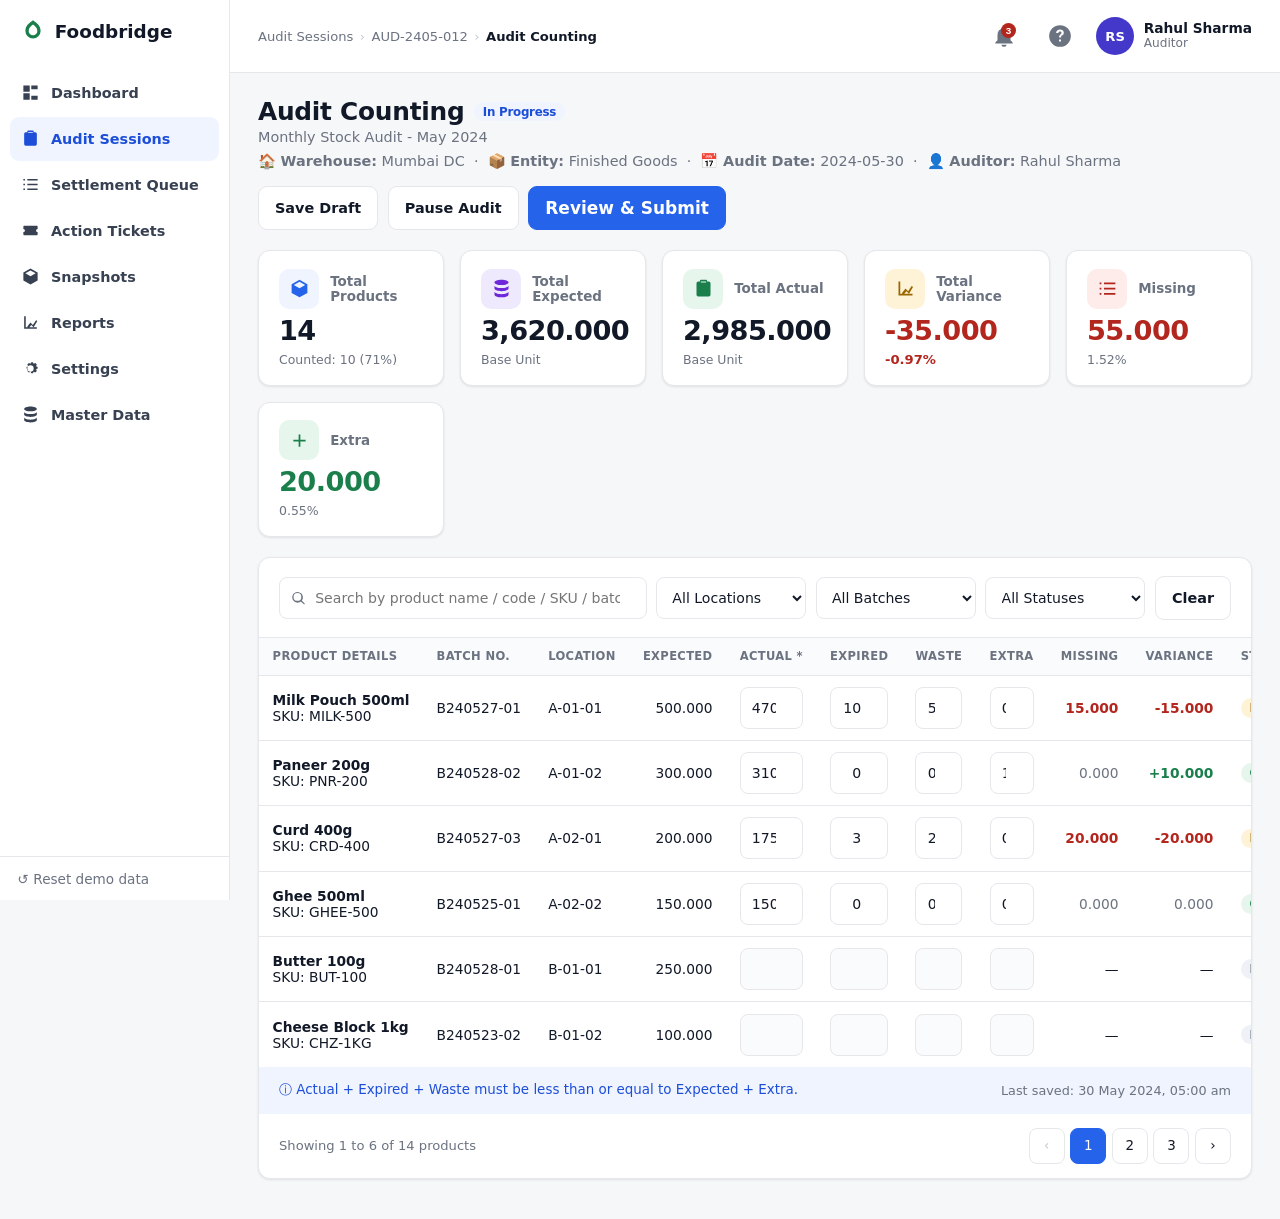
==== audit-counting.html @ 33b234f6 "Session-02 Stock Audit Settlement prototype (3 wired screens) Static HTML/CSS/JS prototype for user " ====
<!DOCTYPE html>
<html lang="en">
<head>
  <meta charset="UTF-8" />
  <meta name="viewport" content="width=device-width, initial-scale=1.0" />
  <title>Audit Counting — Foodbridge Settlement (session-02 prototype)</title>
  <link rel="stylesheet" href="shell.css" />
</head>
<body>
  <div id="content"></div>

  <script src="seed.js"></script>
  <script src="app.js"></script>
  <script>
    const PAGE_SIZE = 6;
    let STORE = null, AUDIT = null, cState = { q: '', location: '', batch: '', status: 'all', page: 1 };

    function persist() { AUDIT.updatedAt = nowIso(); saveStore(STORE); }

    function missingPanel() {
      return `
        <div class="page-head">
          <div><h1>Audit Counting</h1><div class="sub">${AUDIT.name}</div></div>
          <div class="head-actions"><a class="btn" href="audit-sessions.html">← Back to Audit Sessions</a></div>
        </div>
        <section class="panel" style="margin-top:1.25rem"><div class="card-pad">
          <p><strong>${AUDIT.id}</strong> — ${warehouseName(STORE, AUDIT.warehouseId)} · ${entityChip(AUDIT.entity)} · ${statusBadge(AUDIT.status)}</p>
          <p class="sub">Line-item counting for this audit isn’t wired in the session-02 prototype — only
          <a href="audit-counting.html?id=AUD-2405-012">AUD-2405-012</a> carries a full count grid.
          The list, filters, dashboard, and this session’s metadata are all live.</p>
        </div></section>`;
    }

    function skeleton() {
      const paused = AUDIT.status === 'paused';
      return `
        <div class="page-head">
          <div>
            <h1 style="display:flex;align-items:center;gap:.6rem">Audit Counting ${statusBadge(AUDIT.status)}</h1>
            <div class="sub">${AUDIT.name}</div>
            <div class="sub" style="margin-top:.5rem">
              🏠 <strong>Warehouse:</strong> ${warehouseName(STORE, AUDIT.warehouseId)} &nbsp;·&nbsp;
              📦 <strong>Entity:</strong> ${entityName(STORE, AUDIT.entity)} &nbsp;·&nbsp;
              📅 <strong>Audit Date:</strong> ${AUDIT.auditDate || '—'} &nbsp;·&nbsp;
              👤 <strong>Auditor:</strong> ${userName(STORE, AUDIT.auditorUserId)}
            </div>
          </div>
          <div class="head-actions">
            <button class="btn" id="saveBtn">Save Draft</button>
            <button class="btn" id="pauseBtn">${paused ? 'Resume Audit' : 'Pause Audit'}</button>
            <button class="btn primary" id="submitBtn">Review &amp; Submit</button>
          </div>
        </div>

        <div class="kpi-row" id="kpis"></div>

        <section class="panel">
          <div class="card-pad" style="border-bottom:1px solid var(--line)">
            <div class="filter-actions">
              <div class="search-wrap grow">${svg('search')}<input type="search" id="cSearch" placeholder="Search by product name / code / SKU / batch..." /></div>
              <select id="cLocation" style="max-width:150px"></select>
              <select id="cBatch" style="max-width:160px"></select>
              <select id="cStatus" style="max-width:160px">
                <option value="all">All Statuses</option>
                <option value="counted">Counted</option>
                <option value="partially_counted">Partially Counted</option>
                <option value="not_counted">Not Counted</option>
              </select>
              <button class="btn ghost" id="cClear">Clear</button>
            </div>
          </div>
          <div class="table-wrap"><table>
            <thead><tr>
              <th>Product Details</th><th>Batch No.</th><th>Location</th>
              <th class="num">Expected</th><th class="num">Actual *</th><th class="num">Expired</th>
              <th class="num">Waste</th><th class="num">Extra</th><th class="num">Missing</th>
              <th class="num">Variance</th><th>Status</th><th></th>
            </tr></thead>
            <tbody id="grid"></tbody>
          </table></div>
          <div class="count-foot">
            <span>ⓘ Actual + Expired + Waste must be less than or equal to Expected + Extra.</span>
            <span class="saved-note" id="savedNote">Last saved: ${fmtDateTime(AUDIT.updatedAt)}</span>
          </div>
          <div class="pager" id="cPager"></div>
        </section>`;
    }

    function filteredRows() {
      return AUDIT.products.filter((p) => {
        if (cState.location && p.location !== cState.location) return false;
        if (cState.batch && p.batchNo !== cState.batch) return false;
        if (cState.status !== 'all' && computeRow(p).status !== cState.status) return false;
        if (cState.q) {
          const hay = (p.name + ' ' + p.sku + ' ' + p.batchNo).toLowerCase();
          if (!hay.includes(cState.q.toLowerCase())) return false;
        }
        return true;
      });
    }

    function renderKpis() {
      const t = auditTotals(AUDIT);
      const varPct = t.expected ? (t.variance / t.expected) * 100 : 0;
      const missPct = t.expected ? (t.missing / t.expected) * 100 : 0;
      const extraPct = t.expected ? (t.extra / t.expected) * 100 : 0;
      const kpi = (tile, icon, label, value, foot) => `
        <div class="kpi"><div class="top"><div class="tile ${tile}">${svg(icon)}</div><div class="label">${label}</div></div>
          <div class="value">${value}</div><div class="foot">${foot}</div></div>`;
      document.getElementById('kpis').innerHTML =
        kpi('blue', 'box', 'Total Products', t.total, `<span class="sub">Counted: ${t.counted} (${t.pct}%)</span>`) +
        kpi('purple', 'db', 'Total Expected', fmtQty(t.expected), '<span class="sub">Base Unit</span>') +
        kpi('green', 'clipboard', 'Total Actual', fmtQty(t.actual), '<span class="sub">Base Unit</span>') +
        kpi('orange', 'chart', 'Total Variance', `<span class="${t.variance < 0 ? 'neg' : t.variance > 0 ? 'pos' : 'zero'}">${fmtQty(t.variance)}</span>`, `<span class="${t.variance < 0 ? 'neg' : 'pos'}">${fmtPct(varPct)}</span>`) +
        kpi('red', 'list', 'Missing', `<span class="neg">${fmtQty(t.missing)}</span>`, `<span class="sub">${missPct.toFixed(2)}%</span>`) +
        kpi('green', 'plus', 'Extra', `<span class="pos">${fmtQty(t.extra)}</span>`, `<span class="sub">${extraPct.toFixed(2)}%</span>`);
    }

    function inputCell(p, field) {
      const v = p[field];
      const dim = (p.actual === null || p.actual === undefined) ? ' dim' : '';
      return `<td class="num"><input class="grid-input${dim}" type="number" min="0" step="0.001"
        data-id="${p.productId}" data-field="${field}" value="${v === null || v === undefined ? '' : v}" /></td>`;
    }

    function renderGrid() {
      const list = filteredRows();
      const pages = Math.max(1, Math.ceil(list.length / PAGE_SIZE));
      if (cState.page > pages) cState.page = pages;
      const start = (cState.page - 1) * PAGE_SIZE;
      const rows = list.slice(start, start + PAGE_SIZE);
      const grid = document.getElementById('grid');

      if (!rows.length) {
        grid.innerHTML = `<tr><td colspan="12" class="empty">No products match these filters.</td></tr>`;
      } else {
        grid.innerHTML = rows.map((p) => {
          const c = computeRow(p);
          return `<tr>
            <td><div><strong>${p.name}</strong></div><div class="sub mono">SKU: ${p.sku}</div></td>
            <td class="mono">${p.batchNo}</td>
            <td class="mono">${p.location}</td>
            <td class="num mono">${fmtQty(p.expected)}</td>
            ${inputCell(p, 'actual')}${inputCell(p, 'expired')}${inputCell(p, 'waste')}${inputCell(p, 'extra')}
            <td class="num mono" id="miss-${p.productId}">${c.missing === null ? '<span class="notice">—</span>' : (c.missing > 0 ? '<span class="neg">' + fmtQty(c.missing) + '</span>' : '<span class="zero">0.000</span>')}</td>
            <td class="num mono" id="var-${p.productId}">${varianceCell(c.variance)}</td>
            <td id="st-${p.productId}">${c.counted ? statusBadge(c.status) : statusBadge('not_counted')}</td>
            <td><button class="row-menu" title="Row actions">⋮</button></td>
          </tr>`;
        }).join('');
      }

      const showFrom = list.length ? start + 1 : 0;
      const showTo = Math.min(start + PAGE_SIZE, list.length);
      let btns = `<button class="page-btn" data-page="prev" ${cState.page === 1 ? 'disabled' : ''}>‹</button>`;
      for (let p = 1; p <= pages; p++) btns += `<button class="page-btn${p === cState.page ? ' active' : ''}" data-page="${p}">${p}</button>`;
      btns += `<button class="page-btn" data-page="next" ${cState.page === pages ? 'disabled' : ''}>›</button>`;
      document.getElementById('cPager').innerHTML =
        `<div class="info">Showing ${showFrom} to ${showTo} of ${list.length} products</div><div class="controls">${btns}</div>`;

      grid.querySelectorAll('input.grid-input').forEach((inp) => inp.addEventListener('input', onEdit));
      document.querySelectorAll('#cPager .page-btn').forEach((b) => b.addEventListener('click', () => {
        const v = b.dataset.page;
        if (v === 'prev') cState.page = Math.max(1, cState.page - 1);
        else if (v === 'next') cState.page = Math.min(pages, cState.page + 1);
        else cState.page = Number(v);
        renderGrid();
      }));
    }

    function onEdit(e) {
      const id = e.target.dataset.id, field = e.target.dataset.field, raw = e.target.value;
      const p = AUDIT.products.find((x) => x.productId === id);
      if (field === 'actual') {
        p.actual = raw === '' ? null : Number(raw);
        if (p.actual !== null && p.expired === null) { p.expired = 0; p.waste = 0; p.extra = 0; }
        if (p.actual === null) { p.expired = null; p.waste = null; p.extra = null; }
      } else {
        p[field] = raw === '' ? 0 : Number(raw);
      }
      const c = computeRow(p);
      const missEl = document.getElementById('miss-' + id);
      const varEl = document.getElementById('var-' + id);
      const stEl = document.getElementById('st-' + id);
      if (missEl) missEl.innerHTML = c.missing === null ? '<span class="notice">—</span>' : (c.missing > 0 ? '<span class="neg">' + fmtQty(c.missing) + '</span>' : '<span class="zero">0.000</span>');
      if (varEl) varEl.innerHTML = varianceCell(c.variance);
      if (stEl) stEl.innerHTML = c.counted ? statusBadge(c.status) : statusBadge('not_counted');
      e.target.classList.toggle('dim', p.actual === null || p.actual === undefined);
      if (!c.valid) e.target.style.borderColor = 'var(--red)'; else e.target.style.borderColor = '';
      renderKpis();
      persist();
    }

    function distinct(arr, key) { return [...new Set(arr.map((x) => x[key]))]; }

    function submit() {
      const invalid = AUDIT.products.filter((p) => !computeRow(p).valid);
      if (invalid.length) { toast(invalid.length + ' row(s) break the balance rule — fix the red cells first.'); return; }
      const notCounted = AUDIT.products.filter((p) => !computeRow(p).counted).length;
      AUDIT.status = 'submitted'; AUDIT.submittedAt = nowIso(); AUDIT.updatedAt = nowIso();
      saveStore(STORE);
      toast('Audit submitted' + (notCounted ? ' (' + notCounted + ' product(s) left uncounted).' : '.') + ' Returning to sessions…');
      setTimeout(() => location.href = 'audit-sessions.html', 1400);
    }

    loadStore().then((s) => {
      STORE = s;
      AUDIT = byId(s.audits, qp('id', 'AUD-2405-012')) || byId(s.audits, 'AUD-2405-012');
      const user = byId(s.users, AUDIT.auditorUserId) || s.counterUser;
      const userChip = { name: user.name, role: user.role, initials: user.name.split(' ').map((w) => w[0]).join('').slice(0, 2) };

      const hasGrid = AUDIT.products && AUDIT.products.length;
      document.getElementById('content').innerHTML = hasGrid ? skeleton() : missingPanel();
      renderShell('audit-sessions', { user: userChip, crumbs: [
        { label: 'Audit Sessions', href: 'audit-sessions.html' },
        { label: AUDIT.id, href: 'audit-counting.html?id=' + AUDIT.id },
        { label: hasGrid ? 'Audit Counting' : AUDIT.name },
      ] });
      if (!hasGrid) return;

      // Filters
      const locSel = document.getElementById('cLocation');
      locSel.innerHTML = '<option value="">All Locations</option>' + distinct(AUDIT.products, 'location').sort().map((l) => `<option value="${l}">${l}</option>`).join('');
      const batchSel = document.getElementById('cBatch');
      batchSel.innerHTML = '<option value="">All Batches</option>' + distinct(AUDIT.products, 'batchNo').sort().map((b) => `<option value="${b}">${b}</option>`).join('');
      document.getElementById('cSearch').addEventListener('input', (e) => { cState.q = e.target.value; cState.page = 1; renderGrid(); });
      locSel.addEventListener('change', (e) => { cState.location = e.target.value; cState.page = 1; renderGrid(); });
      batchSel.addEventListener('change', (e) => { cState.batch = e.target.value; cState.page = 1; renderGrid(); });
      document.getElementById('cStatus').addEventListener('change', (e) => { cState.status = e.target.value; cState.page = 1; renderGrid(); });
      document.getElementById('cClear').addEventListener('click', () => {
        cState = { q: '', location: '', batch: '', status: 'all', page: 1 };
        document.getElementById('cSearch').value = ''; locSel.value = ''; batchSel.value = ''; document.getElementById('cStatus').value = 'all';
        renderGrid();
      });

      // Actions
      document.getElementById('saveBtn').addEventListener('click', () => {
        persist();
        document.getElementById('savedNote').textContent = 'Last saved: ' + fmtDateTime(AUDIT.updatedAt);
        toast('Draft saved.');
      });
      document.getElementById('pauseBtn').addEventListener('click', (e) => {
        if (AUDIT.status === 'paused') { AUDIT.status = 'in_progress'; e.target.textContent = 'Pause Audit'; toast('Audit resumed.'); }
        else { AUDIT.status = 'paused'; e.target.textContent = 'Resume Audit'; toast('Audit paused.'); }
        persist();
      });
      document.getElementById('submitBtn').addEventListener('click', submit);

      renderKpis();
      renderGrid();
    });
  </script>
</body>
</html>
---- shell.css ----
/* Session-02 prototype shell — Foodbridge Module Settlement (discovery).
   Reproduces the session-02 mockups' app-shell design language (persistent left sidebar,
   KPI cards, dense tables, blue primary CTA). Plain CSS, no build step, disposable (R5).
   Distinct from v1's ../screens/shared.css on purpose — this is a new design vision under test.
   Accessibility floor (resources/design/foodbridge-design-system.md §10) still applies:
   44px interactive targets, primary-CTA label >= 17px, keyboard-reachable clickable rows. */

:root {
  --blue: #2563eb;
  --blue-dark: #1d4ed8;
  --blue-bg: #eff4ff;
  --ink: #111827;
  --ink-2: #374151;
  --muted: #6b7280;
  --line: #e5e7eb;
  --line-2: #f0f2f5;
  --bg: #f6f7f9;
  --card: #ffffff;

  --green: #1a7f4b;   --green-bg: #e7f6ec;
  --amber: #9a6700;   --amber-bg: #fef3d6;
  --red: #b3261e;     --red-bg: #fdecea;
  --purple: #6d28d9;  --purple-bg: #efe9fd;
  --indigo: #4338ca;  --indigo-bg: #e8eaff;
  --teal: #0f766e;    --teal-bg: #d7f2ef;
  --slate-bg: #eef1f5; --slate: #475569;

  --radius: 12px;
  --shadow: 0 1px 2px rgba(16,24,40,.04), 0 1px 3px rgba(16,24,40,.06);
}

* { box-sizing: border-box; }
html, body { height: 100%; }
body {
  margin: 0;
  font-family: system-ui, -apple-system, "Segoe UI", Roboto, sans-serif;
  background: var(--bg);
  color: var(--ink);
  font-size: 14px;
}
a { color: var(--blue); text-decoration: none; }
a:hover { text-decoration: underline; }

/* ---------- App shell ---------- */
.app-shell { display: grid; grid-template-columns: 230px 1fr; min-height: 100vh; }

.sidebar {
  background: var(--card); border-right: 1px solid var(--line);
  display: flex; flex-direction: column; position: sticky; top: 0; height: 100vh;
}
.brand { display: flex; align-items: center; gap: .55rem; padding: 1.15rem 1.25rem; font-weight: 800; font-size: 1.15rem; }
.brand .logo { width: 26px; height: 26px; color: var(--green); flex: none; }
.nav { padding: .5rem .6rem; display: flex; flex-direction: column; gap: 2px; flex: 1; overflow-y: auto; }
.nav-item {
  display: flex; align-items: center; gap: .7rem; padding: .6rem .7rem; min-height: 44px;
  border-radius: 9px; color: var(--ink-2); font-weight: 600; cursor: pointer; border: none;
  background: none; width: 100%; text-align: left; font-size: .9rem; font-family: inherit;
}
.nav-item:hover { background: var(--line-2); text-decoration: none; }
.nav-item.active { background: var(--blue-bg); color: var(--blue-dark); }
.nav-item .nav-icon { width: 19px; height: 19px; flex: none; }
.sidebar .collapse {
  border-top: 1px solid var(--line); padding: .8rem 1.1rem; color: var(--muted);
  font-size: .85rem; display: flex; align-items: center; gap: .5rem; min-height: 44px;
  background: none; border-left: none; border-right: none; border-bottom: none;
  cursor: pointer; width: 100%; font-family: inherit;
}

.content { display: flex; flex-direction: column; min-width: 0; }

/* ---------- Top bar ---------- */
.topbar {
  display: flex; align-items: center; justify-content: space-between; gap: 1rem;
  padding: 1rem 1.75rem; background: var(--card); border-bottom: 1px solid var(--line);
}
.topbar .crumbs { font-size: .82rem; color: var(--muted); display: flex; gap: .4rem; align-items: center; flex-wrap: wrap; }
.topbar .crumbs a { color: var(--muted); }
.topbar .crumbs .sep { color: #c3c9d2; }
.topbar .crumbs .here { color: var(--ink); font-weight: 600; }
.topbar-right { display: flex; align-items: center; gap: 1rem; }
.icon-btn {
  width: 40px; height: 40px; border-radius: 10px; border: 1px solid transparent; background: none;
  color: var(--muted); cursor: pointer; display: grid; place-items: center; position: relative;
}
.icon-btn:hover { background: var(--line-2); }
.icon-btn .dot-badge {
  position: absolute; top: 6px; right: 7px; min-width: 15px; height: 15px; padding: 0 3px;
  background: var(--red); color: #fff; border-radius: 999px; font-size: .62rem; font-weight: 700;
  display: grid; place-items: center;
}
.user-chip { display: flex; align-items: center; gap: .6rem; cursor: pointer; }
.avatar {
  width: 38px; height: 38px; border-radius: 50%; background: var(--indigo); color: #fff;
  display: grid; place-items: center; font-weight: 700; font-size: .82rem; flex: none;
}
.user-meta { line-height: 1.15; }
.user-meta .name { font-weight: 700; font-size: .86rem; }
.user-meta .role { font-size: .76rem; color: var(--muted); }

/* ---------- Page ---------- */
.page { padding: 1.5rem 1.75rem 2.5rem; }
.page-head { display: flex; align-items: flex-start; justify-content: space-between; gap: 1rem; flex-wrap: wrap; }
.page-head h1 { margin: 0; font-size: 1.55rem; letter-spacing: -.01em; }
.page-head .sub { color: var(--muted); margin-top: .2rem; font-size: .9rem; }
.head-actions { display: flex; align-items: center; gap: .6rem; flex-wrap: wrap; }

/* ---------- Buttons ---------- */
.btn {
  display: inline-flex; align-items: center; gap: .45rem; justify-content: center;
  font-size: .9rem; font-weight: 600; font-family: inherit; padding: 0 1rem; min-height: 44px;
  border-radius: 9px; border: 1px solid var(--line); background: var(--card); color: var(--ink);
  cursor: pointer;
}
.btn:hover { background: var(--line-2); }
.btn.primary { background: var(--blue); border-color: var(--blue); color: #fff; font-size: 1.0625rem; }
.btn.primary:hover { background: var(--blue-dark); }
.btn.primary:disabled { background: #9db8f2; border-color: #9db8f2; cursor: not-allowed; }
.btn.ghost { background: none; }
.btn.link { border: none; background: none; color: var(--blue); padding: 0 .3rem; min-height: 40px; }
.btn.sm { min-height: 36px; padding: 0 .7rem; font-size: .82rem; }
.btn svg { width: 17px; height: 17px; }

/* ---------- Cards / panels ---------- */
.card { background: var(--card); border: 1px solid var(--line); border-radius: var(--radius); box-shadow: var(--shadow); }
.card-pad { padding: 1.1rem 1.25rem; }
.panel { background: var(--card); border: 1px solid var(--line); border-radius: var(--radius); box-shadow: var(--shadow); overflow: hidden; }
.panel-head { display: flex; align-items: center; justify-content: space-between; padding: 1rem 1.25rem; border-bottom: 1px solid var(--line); }
.panel-head h2 { margin: 0; font-size: 1.02rem; }

/* ---------- Filters bar ---------- */
.filters {
  background: var(--card); border: 1px solid var(--line); border-radius: var(--radius);
  box-shadow: var(--shadow); padding: 1.1rem 1.25rem; margin: 1.25rem 0; display: flex;
  flex-direction: column; gap: 1rem;
}
.filter-grid { display: grid; grid-template-columns: repeat(5, 1fr); gap: 1rem; }
.field label { display: block; font-size: .8rem; color: var(--muted); margin-bottom: .3rem; font-weight: 600; }
select, input[type="text"], input[type="search"], input[type="number"] {
  width: 100%; min-height: 42px; padding: .5rem .7rem; border: 1px solid var(--line);
  border-radius: 8px; font-size: .88rem; font-family: inherit; background: var(--card); color: var(--ink);
}
input:focus, select:focus, .nav-item:focus-visible, .tab:focus-visible, tr.clickable:focus-visible, .btn:focus-visible {
  outline: 2px solid var(--blue); outline-offset: 1px;
}
.filter-actions { display: flex; align-items: center; gap: .6rem; }
.filter-actions .grow { flex: 1; }
.search-wrap { position: relative; flex: 1; }
.search-wrap svg { position: absolute; left: .7rem; top: 50%; transform: translateY(-50%); width: 17px; height: 17px; color: var(--muted); }
.search-wrap input { padding-left: 2.2rem; }

/* ---------- Tabs ---------- */
.tabs { display: flex; gap: .3rem; border-bottom: 1px solid var(--line); overflow-x: auto; }
.tab {
  display: inline-flex; align-items: center; gap: .5rem; padding: .55rem .85rem; min-height: 44px;
  border: none; border-bottom: 2px solid transparent; background: none; font-family: inherit;
  font-size: .88rem; font-weight: 600; color: var(--muted); cursor: pointer; white-space: nowrap;
}
.tab.active { color: var(--blue); border-color: var(--blue); }
.tab .count { background: var(--slate-bg); color: var(--slate); border-radius: 999px; padding: .05rem .45rem; font-size: .74rem; font-weight: 700; }
.tab.active .count { background: var(--blue-bg); color: var(--blue-dark); }

/* ---------- Tables ---------- */
.table-wrap { overflow-x: auto; }
table { border-collapse: collapse; width: 100%; font-size: .86rem; }
th, td { padding: .7rem .85rem; text-align: left; border-bottom: 1px solid var(--line); white-space: nowrap; }
thead th {
  font-size: .72rem; text-transform: uppercase; letter-spacing: .03em; color: var(--muted);
  background: #fafbfc; font-weight: 700; position: sticky; top: 0;
}
tbody tr:last-child td { border-bottom: none; }
tr.clickable { cursor: pointer; }
tr.clickable:hover { background: var(--blue-bg); }
.mono { font-variant-numeric: tabular-nums; }
.num { text-align: right; font-variant-numeric: tabular-nums; }
.strong-link { font-weight: 600; }

/* ---------- Badges / chips ---------- */
.badge { display: inline-block; font-size: .74rem; font-weight: 700; padding: .18rem .55rem; border-radius: 999px; white-space: nowrap; }
.st-draft { background: var(--slate-bg); color: var(--slate); }
.st-in_progress { background: var(--blue-bg); color: var(--blue-dark); }
.st-submitted { background: var(--indigo-bg); color: var(--indigo); }
.st-under_review { background: var(--amber-bg); color: var(--amber); }
.st-approved { background: var(--green-bg); color: var(--green); }
.st-closed { background: #e5e7eb; color: #374151; }
.st-cancelled { background: var(--red-bg); color: var(--red); }
.st-pending_review { background: var(--amber-bg); color: var(--amber); }
.st-open { background: var(--red-bg); color: var(--red); }
.st-resolved { background: var(--green-bg); color: var(--green); }
.st-counted { background: var(--green-bg); color: var(--green); }
.st-partially_counted { background: var(--amber-bg); color: var(--amber); }
.st-not_counted { background: var(--slate-bg); color: var(--slate); }

.chip { display: inline-block; font-size: .74rem; font-weight: 700; padding: .12rem .5rem; border-radius: 6px; }
.ent-FG { background: var(--green-bg); color: var(--green); }
.ent-RM { background: var(--amber-bg); color: var(--amber); }
.ent-Asset { background: var(--purple-bg); color: var(--purple); }

.pri-high { background: var(--red-bg); color: var(--red); }
.pri-medium { background: var(--amber-bg); color: var(--amber); }
.pri-low { background: var(--green-bg); color: var(--green); }

/* ---------- Progress ---------- */
.progress { display: flex; align-items: center; gap: .55rem; min-width: 130px; }
.progress .bar { flex: 1; height: 7px; border-radius: 999px; background: var(--line); overflow: hidden; }
.progress .bar > span { display: block; height: 100%; background: var(--blue); border-radius: 999px; }
.progress .pct { font-size: .78rem; color: var(--muted); font-variant-numeric: tabular-nums; width: 34px; }

/* ---------- KPI cards ---------- */
.kpi-row { display: grid; grid-template-columns: repeat(auto-fit, minmax(180px, 1fr)); gap: 1rem; margin: 1.25rem 0; }
.kpi {
  background: var(--card); border: 1px solid var(--line); border-radius: var(--radius);
  box-shadow: var(--shadow); padding: 1.1rem 1.25rem; display: flex; flex-direction: column; gap: .5rem;
}
.kpi .top { display: flex; align-items: center; gap: .7rem; }
.kpi .tile { width: 40px; height: 40px; border-radius: 10px; display: grid; place-items: center; flex: none; }
.kpi .tile svg { width: 21px; height: 21px; }
.kpi .label { font-size: .84rem; color: var(--muted); font-weight: 600; }
.kpi .value { font-size: 1.7rem; font-weight: 800; letter-spacing: -.02em; line-height: 1; }
.kpi .sub { font-size: .78rem; color: var(--muted); }
.kpi .foot { font-size: .82rem; }
.tile.blue { background: var(--blue-bg); color: var(--blue); }
.tile.orange { background: var(--amber-bg); color: var(--amber); }
.tile.purple { background: var(--purple-bg); color: var(--purple); }
.tile.green { background: var(--green-bg); color: var(--green); }
.tile.teal { background: var(--teal-bg); color: var(--teal); }
.tile.red { background: var(--red-bg); color: var(--red); }

.neg { color: var(--red); font-weight: 700; }
.pos { color: var(--green); font-weight: 700; }
.zero { color: var(--muted); }

/* ---------- Dashboard charts ---------- */
.two-col { display: grid; grid-template-columns: 1fr 1fr; gap: 1rem; margin-top: 1rem; }
.donut-wrap { display: flex; align-items: center; gap: 1.5rem; padding: 1.25rem; flex-wrap: wrap; }
.donut { position: relative; width: 190px; height: 190px; flex: none; }
.donut .center { position: absolute; inset: 0; display: grid; place-items: center; text-align: center; }
.donut .center .cap { font-size: .72rem; color: var(--muted); }
.donut .center .big { font-size: 1.5rem; font-weight: 800; }
.legend { display: flex; flex-direction: column; gap: .7rem; flex: 1; min-width: 190px; }
.legend .row { display: flex; align-items: center; gap: .6rem; font-size: .9rem; }
.legend .row .sw { width: 11px; height: 11px; border-radius: 3px; flex: none; }
.legend .row .lab { flex: 1; }
.legend .row .val { font-weight: 700; font-variant-numeric: tabular-nums; }
.legend .row .share { color: var(--muted); font-size: .8rem; width: 48px; text-align: right; }
.chart-note { padding: 0 1.25rem 1rem; color: var(--muted); font-size: .78rem; }

/* ---------- Pagination ---------- */
.pager { display: flex; align-items: center; justify-content: space-between; padding: .9rem 1.25rem; gap: 1rem; flex-wrap: wrap; }
.pager .info { color: var(--muted); font-size: .82rem; }
.pager .controls { display: flex; align-items: center; gap: .35rem; }
.page-btn { min-width: 36px; height: 36px; border: 1px solid var(--line); background: var(--card); border-radius: 8px; cursor: pointer; font-family: inherit; font-size: .84rem; color: var(--ink); }
.page-btn.active { background: var(--blue); border-color: var(--blue); color: #fff; }
.page-btn:disabled { color: #c3c9d2; cursor: not-allowed; }

/* ---------- Counting grid inputs ---------- */
.grid-input { width: 84px; min-height: 38px; text-align: right; }
.grid-input.dim { background: #fafbfc; }
td.notice { color: var(--muted); }
.row-menu { background: none; border: none; cursor: pointer; color: var(--muted); font-size: 1.1rem; padding: .2rem .5rem; min-height: 36px; }
.count-foot { display: flex; align-items: center; justify-content: space-between; gap: 1rem; padding: .9rem 1.25rem; background: var(--blue-bg); color: var(--blue-dark); font-size: .84rem; flex-wrap: wrap; }
.saved-note { color: var(--muted); font-size: .8rem; }

/* ---------- Toast ---------- */
.toast {
  position: fixed; bottom: 1.5rem; left: 50%; transform: translateX(-50%) translateY(1rem);
  background: var(--ink); color: #fff; padding: .7rem 1.1rem; border-radius: 10px; font-size: .86rem;
  box-shadow: 0 8px 30px rgba(0,0,0,.25); opacity: 0; pointer-events: none; transition: all .2s ease; z-index: 80;
}
.toast.show { opacity: 1; transform: translateX(-50%) translateY(0); }

.empty { padding: 2.5rem 1.25rem; text-align: center; color: var(--muted); }

@media (max-width: 980px) {
  .app-shell { grid-template-columns: 1fr; }
  .sidebar { position: static; height: auto; flex-direction: row; overflow-x: auto; align-items: center; }
  .sidebar .nav { flex-direction: row; }
  .sidebar .brand, .sidebar .collapse { display: none; }
  .filter-grid { grid-template-columns: 1fr 1fr; }
  .two-col { grid-template-columns: 1fr; }
}
@media (prefers-reduced-motion: reduce) { .toast { transition: none; } }
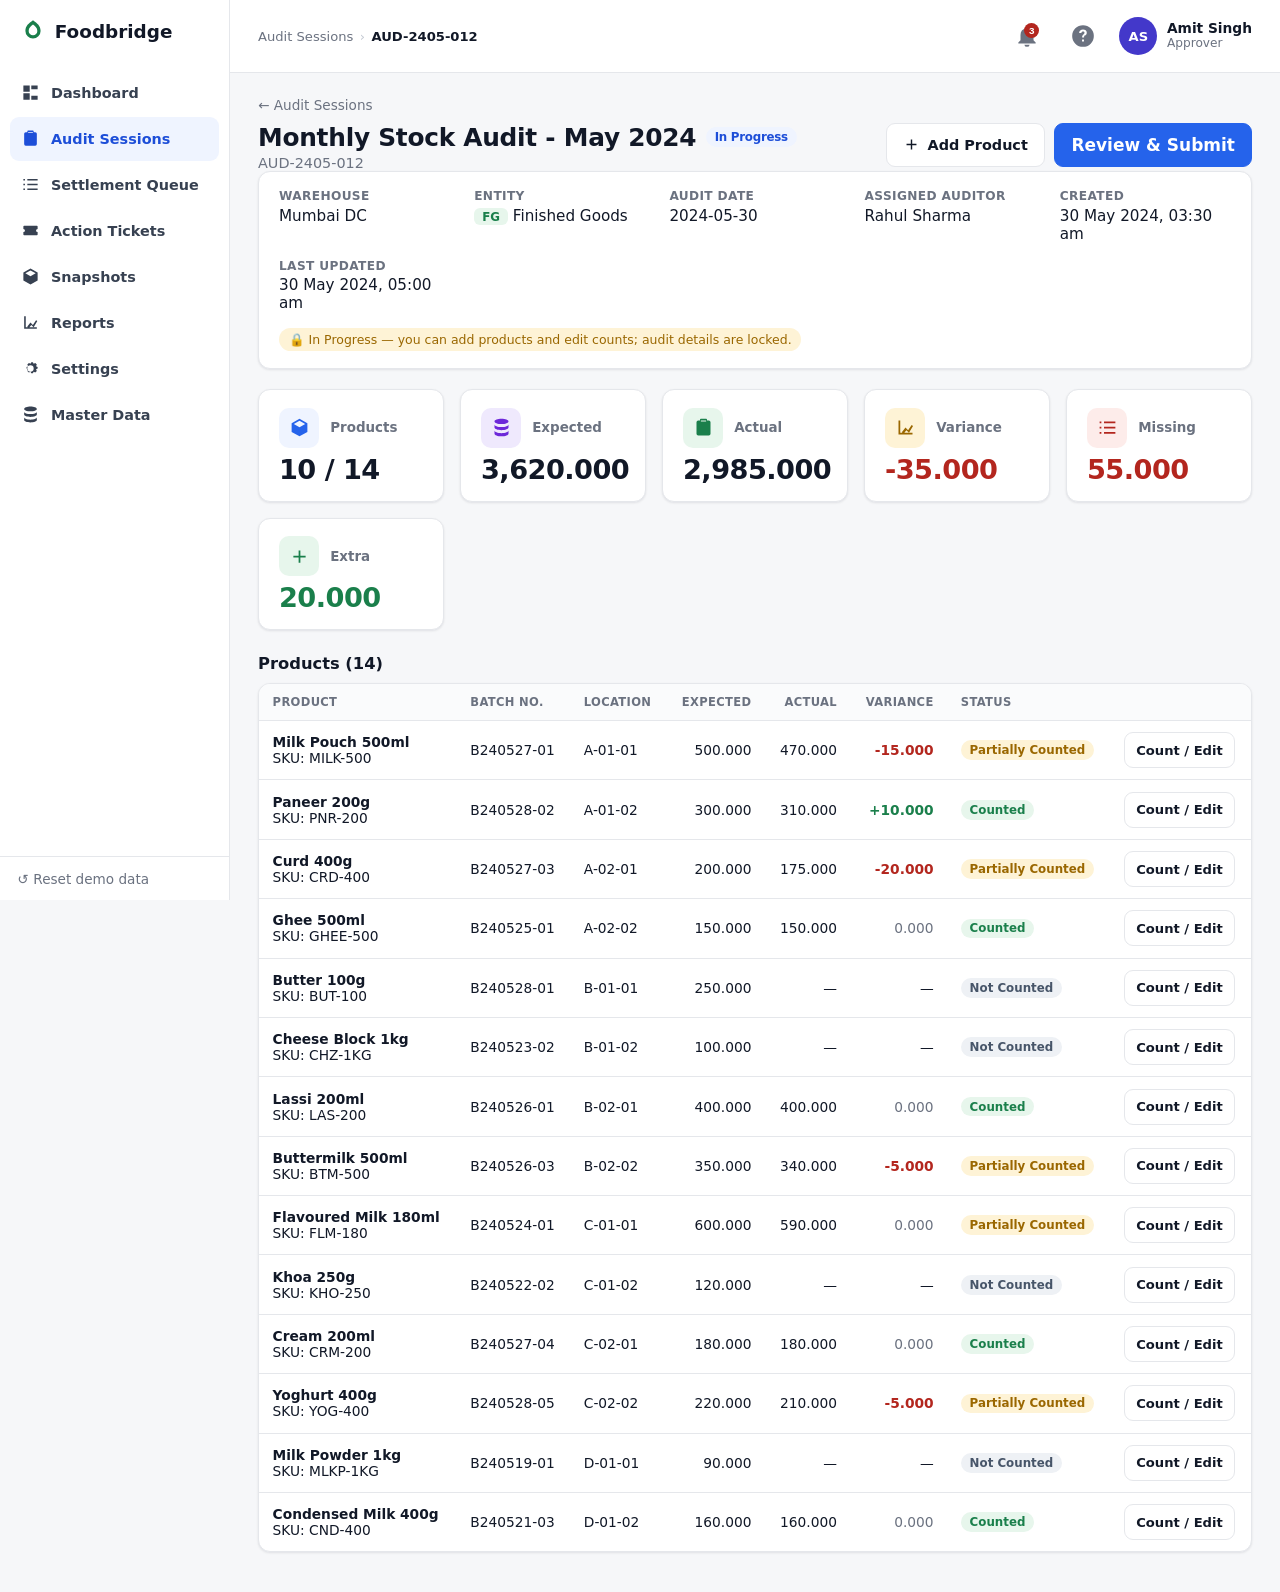
==== commit 7598736b: "Discovery iteration: full Audit → Settlement → Recovery Tickets lifecycle Adds Audit Detail (product" ====
--- a/audit-counting.html
+++ b/audit-counting.html
@@ -3,252 +3,13 @@
 <head>
   <meta charset="UTF-8" />
   <meta name="viewport" content="width=device-width, initial-scale=1.0" />
-  <title>Audit Counting — Foodbridge Settlement (session-02 prototype)</title>
-  <link rel="stylesheet" href="shell.css" />
+  <title>Redirecting…</title>
+  <script>
+    // The counting grid was replaced by the Audit Detail → Product Detail flow in this iteration.
+    // Preserve any ?id= param and forward to the new detail page.
+    var id = new URLSearchParams(location.search).get('id') || '';
+    location.replace('audit-detail.html' + (id ? '?id=' + encodeURIComponent(id) : ''));
+  </script>
 </head>
-<body>
-  <div id="content"></div>
-
-  <script src="seed.js"></script>
-  <script src="app.js"></script>
-  <script>
-    const PAGE_SIZE = 6;
-    let STORE = null, AUDIT = null, cState = { q: '', location: '', batch: '', status: 'all', page: 1 };
-
-    function persist() { AUDIT.updatedAt = nowIso(); saveStore(STORE); }
-
-    function missingPanel() {
-      return `
-        <div class="page-head">
-          <div><h1>Audit Counting</h1><div class="sub">${AUDIT.name}</div></div>
-          <div class="head-actions"><a class="btn" href="audit-sessions.html">← Back to Audit Sessions</a></div>
-        </div>
-        <section class="panel" style="margin-top:1.25rem"><div class="card-pad">
-          <p><strong>${AUDIT.id}</strong> — ${warehouseName(STORE, AUDIT.warehouseId)} · ${entityChip(AUDIT.entity)} · ${statusBadge(AUDIT.status)}</p>
-          <p class="sub">Line-item counting for this audit isn’t wired in the session-02 prototype — only
-          <a href="audit-counting.html?id=AUD-2405-012">AUD-2405-012</a> carries a full count grid.
-          The list, filters, dashboard, and this session’s metadata are all live.</p>
-        </div></section>`;
-    }
-
-    function skeleton() {
-      const paused = AUDIT.status === 'paused';
-      return `
-        <div class="page-head">
-          <div>
-            <h1 style="display:flex;align-items:center;gap:.6rem">Audit Counting ${statusBadge(AUDIT.status)}</h1>
-            <div class="sub">${AUDIT.name}</div>
-            <div class="sub" style="margin-top:.5rem">
-              🏠 <strong>Warehouse:</strong> ${warehouseName(STORE, AUDIT.warehouseId)} &nbsp;·&nbsp;
-              📦 <strong>Entity:</strong> ${entityName(STORE, AUDIT.entity)} &nbsp;·&nbsp;
-              📅 <strong>Audit Date:</strong> ${AUDIT.auditDate || '—'} &nbsp;·&nbsp;
-              👤 <strong>Auditor:</strong> ${userName(STORE, AUDIT.auditorUserId)}
-            </div>
-          </div>
-          <div class="head-actions">
-            <button class="btn" id="saveBtn">Save Draft</button>
-            <button class="btn" id="pauseBtn">${paused ? 'Resume Audit' : 'Pause Audit'}</button>
-            <button class="btn primary" id="submitBtn">Review &amp; Submit</button>
-          </div>
-        </div>
-
-        <div class="kpi-row" id="kpis"></div>
-
-        <section class="panel">
-          <div class="card-pad" style="border-bottom:1px solid var(--line)">
-            <div class="filter-actions">
-              <div class="search-wrap grow">${svg('search')}<input type="search" id="cSearch" placeholder="Search by product name / code / SKU / batch..." /></div>
-              <select id="cLocation" style="max-width:150px"></select>
-              <select id="cBatch" style="max-width:160px"></select>
-              <select id="cStatus" style="max-width:160px">
-                <option value="all">All Statuses</option>
-                <option value="counted">Counted</option>
-                <option value="partially_counted">Partially Counted</option>
-                <option value="not_counted">Not Counted</option>
-              </select>
-              <button class="btn ghost" id="cClear">Clear</button>
-            </div>
-          </div>
-          <div class="table-wrap"><table>
-            <thead><tr>
-              <th>Product Details</th><th>Batch No.</th><th>Location</th>
-              <th class="num">Expected</th><th class="num">Actual *</th><th class="num">Expired</th>
-              <th class="num">Waste</th><th class="num">Extra</th><th class="num">Missing</th>
-              <th class="num">Variance</th><th>Status</th><th></th>
-            </tr></thead>
-            <tbody id="grid"></tbody>
-          </table></div>
-          <div class="count-foot">
-            <span>ⓘ Actual + Expired + Waste must be less than or equal to Expected + Extra.</span>
-            <span class="saved-note" id="savedNote">Last saved: ${fmtDateTime(AUDIT.updatedAt)}</span>
-          </div>
-          <div class="pager" id="cPager"></div>
-        </section>`;
-    }
-
-    function filteredRows() {
-      return AUDIT.products.filter((p) => {
-        if (cState.location && p.location !== cState.location) return false;
-        if (cState.batch && p.batchNo !== cState.batch) return false;
-        if (cState.status !== 'all' && computeRow(p).status !== cState.status) return false;
-        if (cState.q) {
-          const hay = (p.name + ' ' + p.sku + ' ' + p.batchNo).toLowerCase();
-          if (!hay.includes(cState.q.toLowerCase())) return false;
-        }
-        return true;
-      });
-    }
-
-    function renderKpis() {
-      const t = auditTotals(AUDIT);
-      const varPct = t.expected ? (t.variance / t.expected) * 100 : 0;
-      const missPct = t.expected ? (t.missing / t.expected) * 100 : 0;
-      const extraPct = t.expected ? (t.extra / t.expected) * 100 : 0;
-      const kpi = (tile, icon, label, value, foot) => `
-        <div class="kpi"><div class="top"><div class="tile ${tile}">${svg(icon)}</div><div class="label">${label}</div></div>
-          <div class="value">${value}</div><div class="foot">${foot}</div></div>`;
-      document.getElementById('kpis').innerHTML =
-        kpi('blue', 'box', 'Total Products', t.total, `<span class="sub">Counted: ${t.counted} (${t.pct}%)</span>`) +
-        kpi('purple', 'db', 'Total Expected', fmtQty(t.expected), '<span class="sub">Base Unit</span>') +
-        kpi('green', 'clipboard', 'Total Actual', fmtQty(t.actual), '<span class="sub">Base Unit</span>') +
-        kpi('orange', 'chart', 'Total Variance', `<span class="${t.variance < 0 ? 'neg' : t.variance > 0 ? 'pos' : 'zero'}">${fmtQty(t.variance)}</span>`, `<span class="${t.variance < 0 ? 'neg' : 'pos'}">${fmtPct(varPct)}</span>`) +
-        kpi('red', 'list', 'Missing', `<span class="neg">${fmtQty(t.missing)}</span>`, `<span class="sub">${missPct.toFixed(2)}%</span>`) +
-        kpi('green', 'plus', 'Extra', `<span class="pos">${fmtQty(t.extra)}</span>`, `<span class="sub">${extraPct.toFixed(2)}%</span>`);
-    }
-
-    function inputCell(p, field) {
-      const v = p[field];
-      const dim = (p.actual === null || p.actual === undefined) ? ' dim' : '';
-      return `<td class="num"><input class="grid-input${dim}" type="number" min="0" step="0.001"
-        data-id="${p.productId}" data-field="${field}" value="${v === null || v === undefined ? '' : v}" /></td>`;
-    }
-
-    function renderGrid() {
-      const list = filteredRows();
-      const pages = Math.max(1, Math.ceil(list.length / PAGE_SIZE));
-      if (cState.page > pages) cState.page = pages;
-      const start = (cState.page - 1) * PAGE_SIZE;
-      const rows = list.slice(start, start + PAGE_SIZE);
-      const grid = document.getElementById('grid');
-
-      if (!rows.length) {
-        grid.innerHTML = `<tr><td colspan="12" class="empty">No products match these filters.</td></tr>`;
-      } else {
-        grid.innerHTML = rows.map((p) => {
-          const c = computeRow(p);
-          return `<tr>
-            <td><div><strong>${p.name}</strong></div><div class="sub mono">SKU: ${p.sku}</div></td>
-            <td class="mono">${p.batchNo}</td>
-            <td class="mono">${p.location}</td>
-            <td class="num mono">${fmtQty(p.expected)}</td>
-            ${inputCell(p, 'actual')}${inputCell(p, 'expired')}${inputCell(p, 'waste')}${inputCell(p, 'extra')}
-            <td class="num mono" id="miss-${p.productId}">${c.missing === null ? '<span class="notice">—</span>' : (c.missing > 0 ? '<span class="neg">' + fmtQty(c.missing) + '</span>' : '<span class="zero">0.000</span>')}</td>
-            <td class="num mono" id="var-${p.productId}">${varianceCell(c.variance)}</td>
-            <td id="st-${p.productId}">${c.counted ? statusBadge(c.status) : statusBadge('not_counted')}</td>
-            <td><button class="row-menu" title="Row actions">⋮</button></td>
-          </tr>`;
-        }).join('');
-      }
-
-      const showFrom = list.length ? start + 1 : 0;
-      const showTo = Math.min(start + PAGE_SIZE, list.length);
-      let btns = `<button class="page-btn" data-page="prev" ${cState.page === 1 ? 'disabled' : ''}>‹</button>`;
-      for (let p = 1; p <= pages; p++) btns += `<button class="page-btn${p === cState.page ? ' active' : ''}" data-page="${p}">${p}</button>`;
-      btns += `<button class="page-btn" data-page="next" ${cState.page === pages ? 'disabled' : ''}>›</button>`;
-      document.getElementById('cPager').innerHTML =
-        `<div class="info">Showing ${showFrom} to ${showTo} of ${list.length} products</div><div class="controls">${btns}</div>`;
-
-      grid.querySelectorAll('input.grid-input').forEach((inp) => inp.addEventListener('input', onEdit));
-      document.querySelectorAll('#cPager .page-btn').forEach((b) => b.addEventListener('click', () => {
-        const v = b.dataset.page;
-        if (v === 'prev') cState.page = Math.max(1, cState.page - 1);
-        else if (v === 'next') cState.page = Math.min(pages, cState.page + 1);
-        else cState.page = Number(v);
-        renderGrid();
-      }));
-    }
-
-    function onEdit(e) {
-      const id = e.target.dataset.id, field = e.target.dataset.field, raw = e.target.value;
-      const p = AUDIT.products.find((x) => x.productId === id);
-      if (field === 'actual') {
-        p.actual = raw === '' ? null : Number(raw);
-        if (p.actual !== null && p.expired === null) { p.expired = 0; p.waste = 0; p.extra = 0; }
-        if (p.actual === null) { p.expired = null; p.waste = null; p.extra = null; }
-      } else {
-        p[field] = raw === '' ? 0 : Number(raw);
-      }
-      const c = computeRow(p);
-      const missEl = document.getElementById('miss-' + id);
-      const varEl = document.getElementById('var-' + id);
-      const stEl = document.getElementById('st-' + id);
-      if (missEl) missEl.innerHTML = c.missing === null ? '<span class="notice">—</span>' : (c.missing > 0 ? '<span class="neg">' + fmtQty(c.missing) + '</span>' : '<span class="zero">0.000</span>');
-      if (varEl) varEl.innerHTML = varianceCell(c.variance);
-      if (stEl) stEl.innerHTML = c.counted ? statusBadge(c.status) : statusBadge('not_counted');
-      e.target.classList.toggle('dim', p.actual === null || p.actual === undefined);
-      if (!c.valid) e.target.style.borderColor = 'var(--red)'; else e.target.style.borderColor = '';
-      renderKpis();
-      persist();
-    }
-
-    function distinct(arr, key) { return [...new Set(arr.map((x) => x[key]))]; }
-
-    function submit() {
-      const invalid = AUDIT.products.filter((p) => !computeRow(p).valid);
-      if (invalid.length) { toast(invalid.length + ' row(s) break the balance rule — fix the red cells first.'); return; }
-      const notCounted = AUDIT.products.filter((p) => !computeRow(p).counted).length;
-      AUDIT.status = 'submitted'; AUDIT.submittedAt = nowIso(); AUDIT.updatedAt = nowIso();
-      saveStore(STORE);
-      toast('Audit submitted' + (notCounted ? ' (' + notCounted + ' product(s) left uncounted).' : '.') + ' Returning to sessions…');
-      setTimeout(() => location.href = 'audit-sessions.html', 1400);
-    }
-
-    loadStore().then((s) => {
-      STORE = s;
-      AUDIT = byId(s.audits, qp('id', 'AUD-2405-012')) || byId(s.audits, 'AUD-2405-012');
-      const user = byId(s.users, AUDIT.auditorUserId) || s.counterUser;
-      const userChip = { name: user.name, role: user.role, initials: user.name.split(' ').map((w) => w[0]).join('').slice(0, 2) };
-
-      const hasGrid = AUDIT.products && AUDIT.products.length;
-      document.getElementById('content').innerHTML = hasGrid ? skeleton() : missingPanel();
-      renderShell('audit-sessions', { user: userChip, crumbs: [
-        { label: 'Audit Sessions', href: 'audit-sessions.html' },
-        { label: AUDIT.id, href: 'audit-counting.html?id=' + AUDIT.id },
-        { label: hasGrid ? 'Audit Counting' : AUDIT.name },
-      ] });
-      if (!hasGrid) return;
-
-      // Filters
-      const locSel = document.getElementById('cLocation');
-      locSel.innerHTML = '<option value="">All Locations</option>' + distinct(AUDIT.products, 'location').sort().map((l) => `<option value="${l}">${l}</option>`).join('');
-      const batchSel = document.getElementById('cBatch');
-      batchSel.innerHTML = '<option value="">All Batches</option>' + distinct(AUDIT.products, 'batchNo').sort().map((b) => `<option value="${b}">${b}</option>`).join('');
-      document.getElementById('cSearch').addEventListener('input', (e) => { cState.q = e.target.value; cState.page = 1; renderGrid(); });
-      locSel.addEventListener('change', (e) => { cState.location = e.target.value; cState.page = 1; renderGrid(); });
-      batchSel.addEventListener('change', (e) => { cState.batch = e.target.value; cState.page = 1; renderGrid(); });
-      document.getElementById('cStatus').addEventListener('change', (e) => { cState.status = e.target.value; cState.page = 1; renderGrid(); });
-      document.getElementById('cClear').addEventListener('click', () => {
-        cState = { q: '', location: '', batch: '', status: 'all', page: 1 };
-        document.getElementById('cSearch').value = ''; locSel.value = ''; batchSel.value = ''; document.getElementById('cStatus').value = 'all';
-        renderGrid();
-      });
-
-      // Actions
-      document.getElementById('saveBtn').addEventListener('click', () => {
-        persist();
-        document.getElementById('savedNote').textContent = 'Last saved: ' + fmtDateTime(AUDIT.updatedAt);
-        toast('Draft saved.');
-      });
-      document.getElementById('pauseBtn').addEventListener('click', (e) => {
-        if (AUDIT.status === 'paused') { AUDIT.status = 'in_progress'; e.target.textContent = 'Pause Audit'; toast('Audit resumed.'); }
-        else { AUDIT.status = 'paused'; e.target.textContent = 'Resume Audit'; toast('Audit paused.'); }
-        persist();
-      });
-      document.getElementById('submitBtn').addEventListener('click', submit);
-
-      renderKpis();
-      renderGrid();
-    });
-  </script>
-</body>
+<body></body>
 </html>
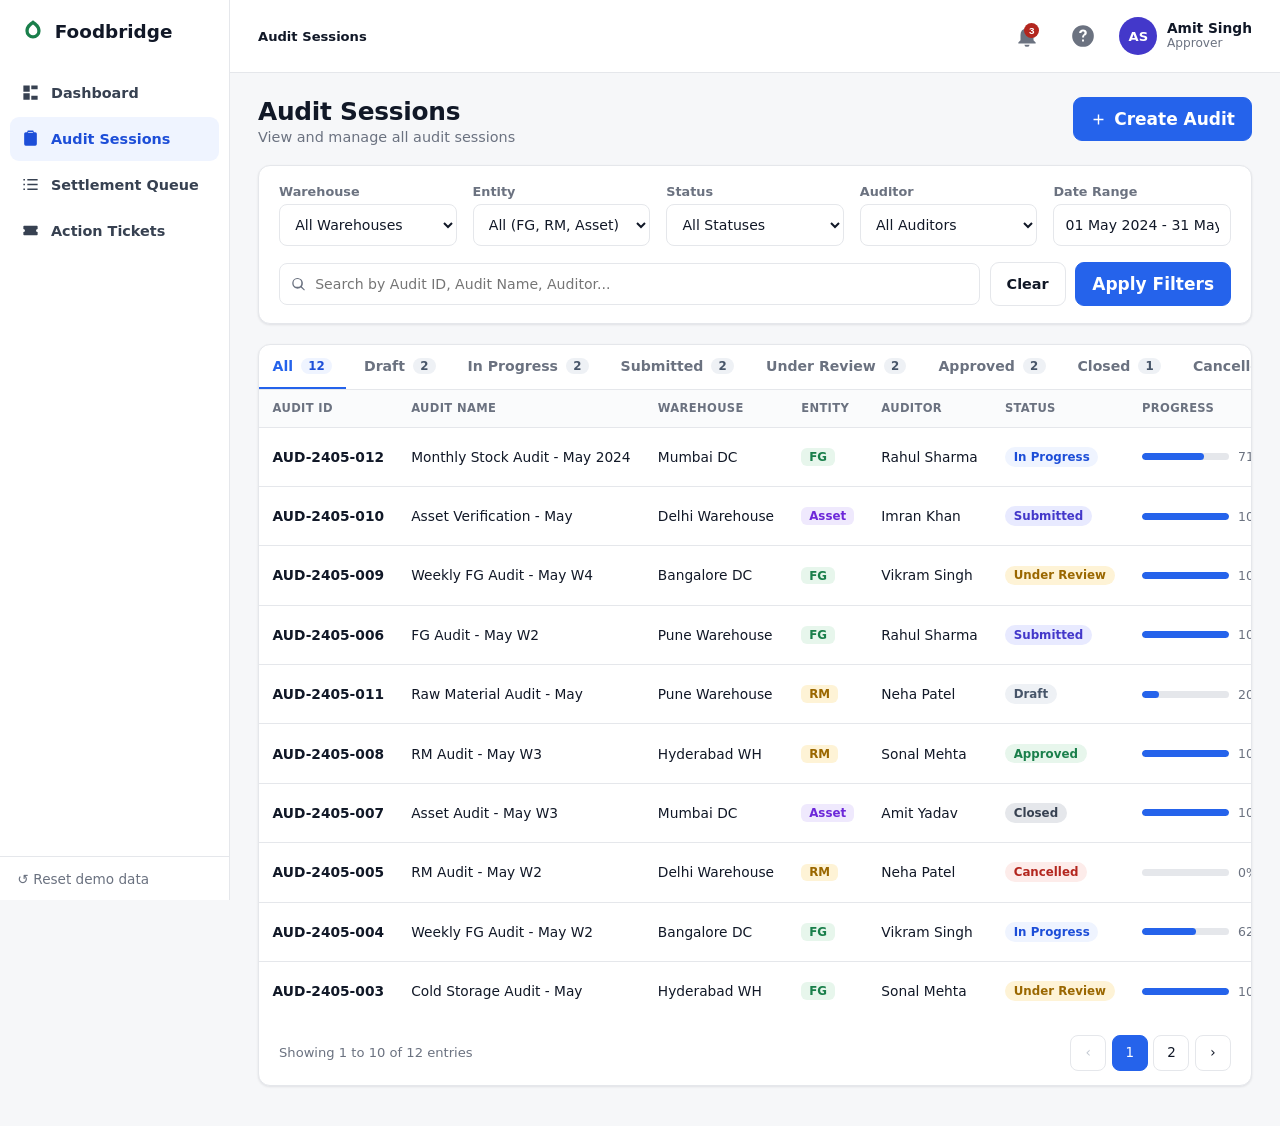
==== commit 5a212da0: "Rebuild drill-ins to Foodbridge layering standard: L1 list → L2 right drawer (tabs) → L3 modal; inli" ====
--- a/audit-counting.html
+++ b/audit-counting.html
@@ -1,15 +1,6 @@
 <!DOCTYPE html>
-<html lang="en">
-<head>
-  <meta charset="UTF-8" />
-  <meta name="viewport" content="width=device-width, initial-scale=1.0" />
-  <title>Redirecting…</title>
-  <script>
-    // The counting grid was replaced by the Audit Detail → Product Detail flow in this iteration.
-    // Preserve any ?id= param and forward to the new detail page.
-    var id = new URLSearchParams(location.search).get('id') || '';
-    location.replace('audit-detail.html' + (id ? '?id=' + encodeURIComponent(id) : ''));
-  </script>
-</head>
-<body></body>
-</html>
+<html lang="en"><head><meta charset="UTF-8" /><title>Redirecting…</title><script>
+  // The counting grid was replaced by the Audit drawer (opened from Audit Sessions).
+  var id = new URLSearchParams(location.search).get('id') || '';
+  location.replace('audit-sessions.html' + (id ? '?open=' + encodeURIComponent(id) : ''));
+</script></head><body></body></html>
